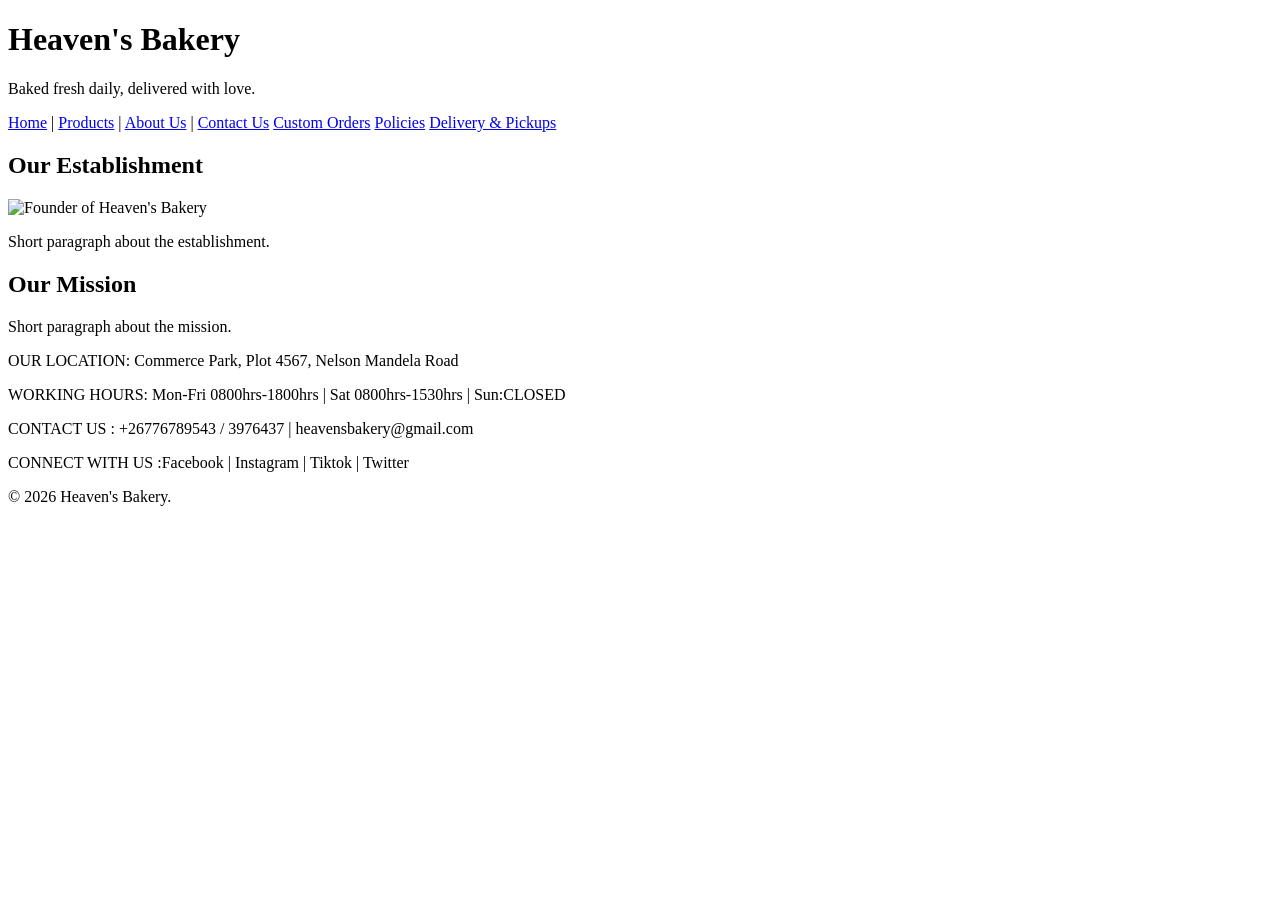
==== about.html @ 56ed5ce2 "Add files via upload" ====
<!DOCTYPE html>
<html lang="en">
<head>
    <meta charset="UTF-8">
    <meta name="viewport" content="width=device-width, initial-scale=1.0">
    <title>Heaven's Bakery- About Us</title>
</head>

<body>
    <!--Header Section-->
    <header>

        <h1>Heaven's Bakery</h1>
        <p>Baked fresh daily, delivered with love.</p>
    </header>

    <!--Navigation Section-->
    <nav> 
        <a href="index.html">Home</a> |
        <a href="products.html">Products</a> |
        <a href="about.html">About Us</a> |  
        <a href="contact.html">Contact Us</a>
        <a href="custom-orders.html">Custom Orders</a>
        <a href="policies.html">Policies</a>
        <a href="delivery.html">Delivery & Pickups</a> 
    </nav>

    <!--Main Content Section-->
    <main> 

        <!--Establishment Section-->
        <section>
            <h2>Our Establishment</h2>
            <p><img src="founder.jpg" alt="Founder of Heaven's Bakery"></p>
            <p>Short paragraph about the establishment.</p>
        </section>

        <!--Mission Section-->
        <section>
            <h2>Our Mission</h2>
            <p>Short paragraph about the mission.</p>
        </section>
    </main>

    <!--Footer Section-->
    <footer>
        <p>OUR LOCATION: Commerce Park, Plot 4567, Nelson Mandela Road</p>
        <p>WORKING HOURS: Mon-Fri 0800hrs-1800hrs | Sat 0800hrs-1530hrs | Sun:CLOSED</p>
        <p>CONTACT US : +26776789543 / 3976437 | heavensbakery@gmail.com</p>
        <p>CONNECT WITH US :Facebook | Instagram | Tiktok | Twitter</p>
        <p>&copy; 2026 Heaven's Bakery.</p>
    </footer>
</body>
</html>
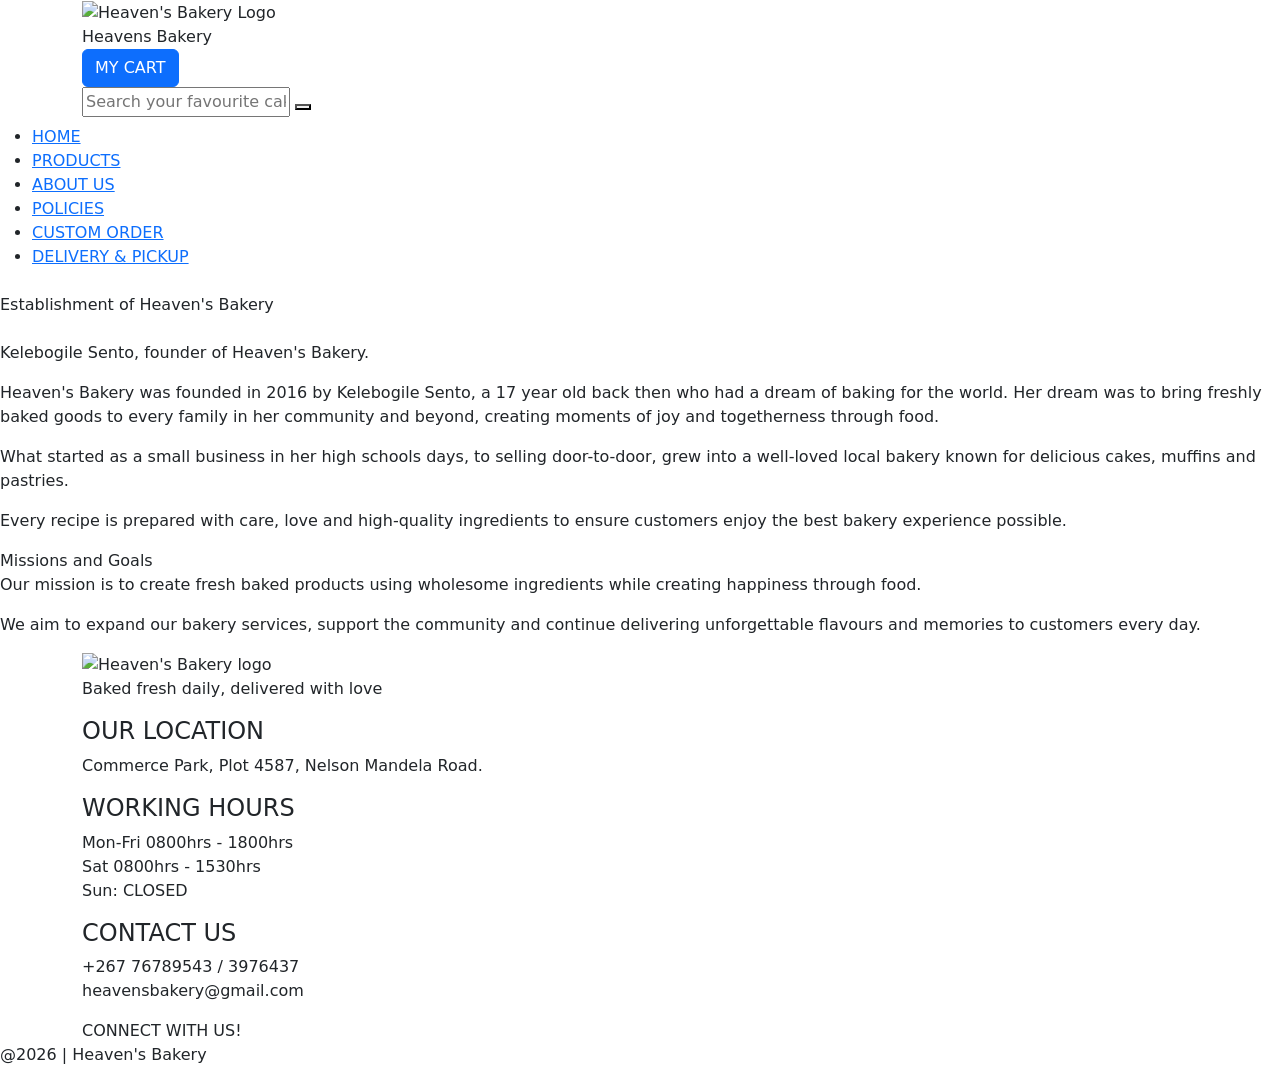
==== commit 87606c50: "Add files via upload" ====
--- a/about.html
+++ b/about.html
@@ -1,54 +1,232 @@
 <!DOCTYPE html>
 <html lang="en">
 <head>
-    <meta charset="UTF-8">
-    <meta name="viewport" content="width=device-width, initial-scale=1.0">
-    <title>Heaven's Bakery- About Us</title>
+  <meta charset="UTF-8">
+  <meta name="viewport" content="width=device-width, initial-scale=1.0">
+
+  <title>Heaven's Bakery | About Us</title>
+<link rel="stylesheet" href="https://cdnjs.cloudflare.com/ajax/libs/font-awesome/6.5.0/css/all.min.css">
+  <link rel="stylesheet" href="https://cdn.jsdelivr.net/npm/bootstrap@5.3.8/dist/css/bootstrap.min.css">
+  <link rel="stylesheet" href="styles.css">
+  <script defer src="script.js"></script>
 </head>
 
 <body>
-    <!--Header Section-->
-    <header>
-
-        <h1>Heaven's Bakery</h1>
-        <p>Baked fresh daily, delivered with love.</p>
-    </header>
-
-    <!--Navigation Section-->
-    <nav> 
-        <a href="index.html">Home</a> |
-        <a href="products.html">Products</a> |
-        <a href="about.html">About Us</a> |  
-        <a href="contact.html">Contact Us</a>
-        <a href="custom-orders.html">Custom Orders</a>
-        <a href="policies.html">Policies</a>
-        <a href="delivery.html">Delivery & Pickups</a> 
+
+<header class="site-header">
+
+    <div class="top-bar container">
+
+      <div class="logo-area">
+
+        <div class="circle-logo">
+          <img src="images/logo.png"
+               alt="Heaven's Bakery Logo"
+               class="logo-img">
+        </div>
+
+        <span class="brand-text">
+          Heavens Bakery
+        </span>
+
+      </div>
+
+      <div class="cart-search">
+
+        <button class="cart-btn btn btn-primary">
+          MY CART
+        </button>
+
+        <div class="search-wrap">
+
+          <input type="text"
+                 placeholder="Search your favourite cake..."
+                 class="search-input">
+
+          <button class="search-icon-btn">
+            
+          </button>
+
+        </div>
+
+      </div>
+
+    </div>
+
+    <!-- NAVBAR -->
+    <nav class="navbar">
+
+      <ul class="nav-links">
+
+        <li><a href="index.html">HOME</a></li>
+        <li><a href="products.html" class="active">PRODUCTS</a></li>
+        <li><a href="about.html">ABOUT US</a></li>
+        <li><a href="policies.html">POLICIES</a></li>
+        <li><a href="customorders.html">CUSTOM ORDER</a></li>
+        <li><a href="delivery.html">DELIVERY & PICKUP</a></li>
+
+      </ul>
+
     </nav>
 
-    <!--Main Content Section-->
-    <main> 
-
-        <!--Establishment Section-->
-        <section>
-            <h2>Our Establishment</h2>
-            <p><img src="founder.jpg" alt="Founder of Heaven's Bakery"></p>
-            <p>Short paragraph about the establishment.</p>
-        </section>
-
-        <!--Mission Section-->
-        <section>
-            <h2>Our Mission</h2>
-            <p>Short paragraph about the mission.</p>
-        </section>
-    </main>
-
-    <!--Footer Section-->
-    <footer>
-        <p>OUR LOCATION: Commerce Park, Plot 4567, Nelson Mandela Road</p>
-        <p>WORKING HOURS: Mon-Fri 0800hrs-1800hrs | Sat 0800hrs-1530hrs | Sun:CLOSED</p>
-        <p>CONTACT US : +26776789543 / 3976437 | heavensbakery@gmail.com</p>
-        <p>CONNECT WITH US :Facebook | Instagram | Tiktok | Twitter</p>
-        <p>&copy; 2026 Heaven's Bakery.</p>
-    </footer>
+  </header>
+
+<!-- ================= MAIN ================= -->
+
+<main>
+
+  <!-- STORY SECTION -->
+  <section class="about-section">
+
+    <div class="about-container-card">
+
+      <div class="small-label-box">
+        Establishment of Heaven's Bakery
+      </div>
+
+      <div class="about-two-columns">
+
+        <!-- IMAGE -->
+        <div class="about-image-col">
+
+          <div class="founder-image-placeholder">
+            <img src="images/founder.jpg" alt="">
+          </div>
+
+          <p class="image-caption">
+          Kelebogile Sento, founder of Heaven's Bakery.
+          </p>
+
+        </div>
+
+        <!-- TEXT -->
+        <div class="about-text-col">
+
+          <div class="text-block-large">
+
+            <p>
+              Heaven's Bakery was founded in 2016 by Kelebogile Sento, a 17 year old back then who had a dream of baking for the world. Her dream was to bring freshly baked goods to every family in her community and beyond, creating moments of joy and togetherness through food.
+            </p>
+
+            <p>
+              What started as a small business in her high schools days, to selling door-to-door, grew into a well-loved local bakery known for delicious cakes, muffins and pastries.
+            </p>
+
+            <p>
+              Every recipe is prepared with care, love and high-quality ingredients to ensure customers enjoy the best bakery experience possible.
+            </p>
+
+          </div>
+
+        </div>
+
+      </div>
+
+    </div>
+
+  </section>
+
+  
+  <section class="about-section">
+
+    <div class="about-container-card full-width-card">
+
+      <div class="small-label-box">
+        Missions and Goals
+      </div>
+
+      <div class="mission-text-block">
+
+        <p>
+          Our mission is to create fresh baked products using wholesome ingredients while creating happiness through food.
+        </p>
+
+        <p>
+          We aim to expand our bakery services, support the community and continue delivering unforgettable flavours and memories to customers every day.
+        </p>
+
+      </div>
+
+    </div>
+
+  </section>
+
+</main>
+
+<footer class="site-footer">
+
+    <div class="footer-columns container">
+
+      <div class="footer-col">
+
+        <div class="footer-logo-circle">
+          <img src="images/logo.png"
+               alt="Heaven's Bakery logo">
+        </div>
+
+        <p class="footer-slogan">
+          Baked fresh daily, delivered with love
+        </p>
+
+      </div>
+
+      <div class="footer-col">
+
+        <h4> OUR LOCATION</h4>
+
+        <p>
+          Commerce Park, Plot 4587,
+          Nelson Mandela Road.
+        </p>
+
+      </div>
+
+      <div class="footer-col">
+
+        <h4> WORKING HOURS</h4>
+
+        <p>
+          Mon-Fri 0800hrs - 1800hrs<br>
+          Sat 0800hrs - 1530hrs<br>
+          Sun: CLOSED
+        </p>
+
+      </div>
+
+      <div class="footer-col">
+
+        <h4> CONTACT US</h4>
+
+        <p>
+           +267 76789543 / 3976437<br>
+           heavensbakery@gmail.com
+        </p>
+
+        <div class="social-row">
+
+          <span>CONNECT WITH US!</span>
+
+          <div class="social-icons">
+            <a href="#"></a>
+            <a href="#"></a>
+            <a href="#"></a>
+            <a href="#"></a>
+          </div>
+
+        </div>
+
+      </div>
+
+    </div>
+
+    <div class="bottom-bar">
+      <p>@2026 | Heaven's Bakery</p>
+    </div>
+
+  </footer>
+
+<div id="cart-toast" class="toast-message"></div>
+
 </body>
+
 </html>
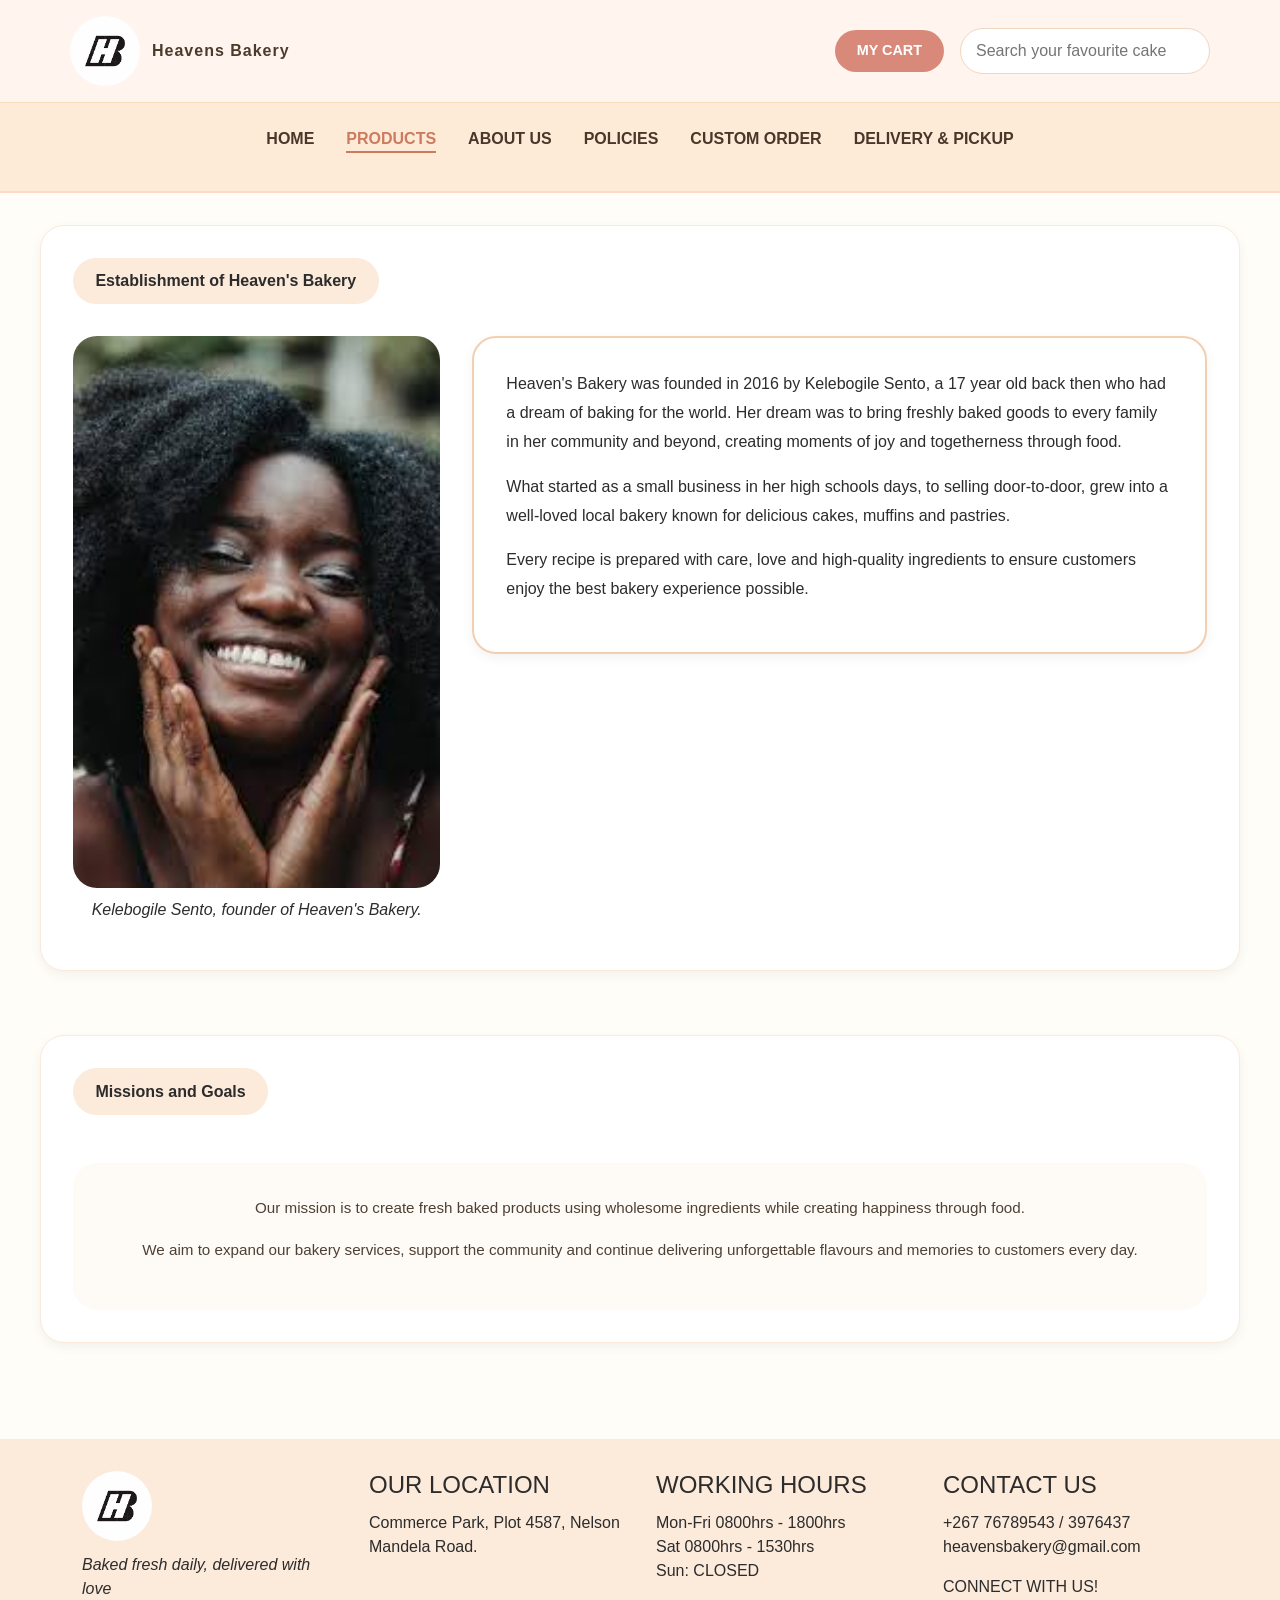
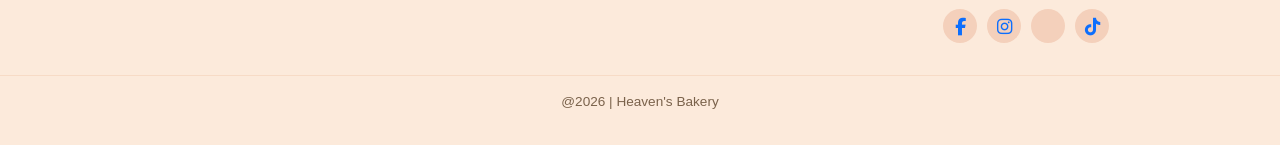
==== commit c6d589d7: "Add files via upload" ====
--- a/about.html
+++ b/about.html
@@ -207,10 +207,10 @@
           <span>CONNECT WITH US!</span>
 
           <div class="social-icons">
-            <a href="#"></a>
-            <a href="#"></a>
-            <a href="#"></a>
-            <a href="#"></a>
+            <a href="#"><i class="fab fa-facebook-f"></i></a>
+            <a href="#"><i class="fab fa-instagram"></i></a>
+            <a href="#"><i class="fab fab-twitter"></i></a>
+            <a href="#"><i class="fab fa-tiktok"></i></a>
           </div>
 
         </div>
--- a/styles.css
+++ b/styles.css
@@ -0,0 +1,1061 @@
+/* =========================
+   GLOBAL RESET
+========================= */
+*{
+  margin:0;
+  padding:0;
+  box-sizing:border-box;
+}
+
+body{
+  font-family:'Segoe UI',Roboto,'Helvetica Neue',sans-serif;
+  background:#FFFDF8;
+  color:#2C2C2C;
+  line-height:1.5;
+}
+
+img{
+  width:100%;
+  display:block;
+}
+
+input,
+select,
+textarea,
+button{
+  font-family:inherit;
+}
+
+/* =========================
+   LAYOUT
+========================= */
+.container{
+  width:min(1200px, 92%);
+  margin:auto;
+}
+
+.section{
+  padding:4rem 0;
+}
+
+.section-soft{
+  background:#FEF7F0;
+  border-radius:30px;
+  margin:2rem auto;
+}
+
+.section-header{
+  text-align:center;
+  margin-bottom:2rem;
+}
+
+.split-header{
+  display:flex;
+  justify-content:space-between;
+  align-items:center;
+  gap:1rem;
+  flex-wrap:wrap;
+}
+
+/* =========================
+   GRID SYSTEM
+========================= */
+.grid{
+  display:grid;
+  gap:2rem;
+}
+
+.grid-2{
+  grid-template-columns:repeat(auto-fit,minmax(280px,1fr));
+}
+
+.grid-3{
+  grid-template-columns:repeat(auto-fit,minmax(250px,1fr));
+}
+
+.grid-4{
+  grid-template-columns:repeat(auto-fit,minmax(220px,1fr));
+}
+
+/* =========================
+   TYPOGRAPHY
+========================= */
+.section-title{
+  font-size:1.8rem;
+  font-weight:800;
+  letter-spacing:1px;
+  color:#4F3A28;
+  display:inline-block;
+  border-bottom:3px solid #D9897A;
+  padding-bottom:10px;
+}
+
+.section-title-boxed{
+  background:#FCEADB;
+  display:inline-block;
+  padding:0.7rem 2rem;
+  border-radius:50px;
+  font-size:1.4rem;
+  font-weight:800;
+  color:#5F3F2C;
+}
+
+.section-subtitle{
+  color:#A16B46;
+  font-size:0.95rem;
+  margin-top:0.5rem;
+  font-style:italic;
+}
+
+.subsection-title{
+  font-size:1.4rem;
+  font-weight:700;
+  color:#7A4B2C;
+}
+
+.page-header{
+  text-align:center;
+  padding:2rem 0;
+}
+
+.page-title{
+  font-size:2.7rem;
+  font-weight:800;
+  color:#4F3A28;
+}
+
+.page-subtitle{
+  color:#A16B46;
+  margin-top:0.5rem;
+}
+
+.card-title{
+  font-size:1.2rem;
+  margin:0.5rem 0;
+  color:#4F3A28;
+}
+
+.price{
+  color:#C26E5E;
+  font-weight:bold;
+  font-size:1.1rem;
+  margin:0.5rem 0;
+}
+
+.product-meta{
+  font-size:0.9rem;
+  color:#6F5B4B;
+}
+
+/* =========================
+   BUTTONS
+========================= */
+.btn{
+  border:none;
+  border-radius:50px;
+  padding:10px 22px;
+  cursor:pointer;
+  font-weight:bold;
+  transition:0.2s;
+  font-size:0.9rem;
+}
+
+.btn-primary{
+  background:#D9897A;
+  color:white;
+}
+
+.btn-primary:hover{
+  background:#C26E5E;
+  transform:translateY(-2px);
+}
+
+.btn-secondary{
+  background:#FEFAF5;
+  color:#4A3729;
+  border:2px solid #cc785e;
+}
+
+.btn-secondary:hover{
+  background:#E8C6AC;
+  color:white;
+  transform:translateY(-2px);
+  box-shadow:0 4px 15px rgba(204,123,94,0.4);
+}
+
+.add-to-cart{
+  width:100%;
+  margin-top:1rem;
+}
+
+/* =========================
+   CART MODAL
+========================= */
+         
+#cart-modal{
+  position:fixed;
+  top:0; right:0;
+  left:0;
+  width:100%; height:100%;
+  background:rgba(0,0,0,0.5);
+  display:flex;
+  justify-content:flex-end;
+  z-index: index 9999;
+}
+
+.cart-modal-content{
+  background:white;
+  width:380px;
+  height:100%;
+  padding:20px;
+  overflow-y:auto;
+  animation:slideIn 0.3s ease-out;
+}
+@keyframes slideIn {
+  from {
+    transform:translateX(100%);
+  }
+  to {
+    transform:translateX(0);
+  }
+}
+
+.cart-modal-header{
+  display:flex;
+  justify-content:space-between;
+  align-items:center;
+  margin-bottom:2px solid #faddbb;
+  padding-bottom:10px;
+}
+
+.cart-modal-header button{
+  background:none;
+  border:none;
+  font-size:1.2rem;
+  cursor:pointer;
+  color:#4A3729;
+}
+.cart-empty{
+  text-align:center;
+  margin-top:50px;
+  color:#999;
+}
+
+.cart-item{
+  display:flex;
+  justify-content:space-between;
+  align-items:center;
+  padding:12px 0;
+  border-bottom:1px solid #Faddbb;
+  gap:10px;
+}
+.cart-item-name{
+  font-weight:600;
+  flex:1;
+  color:#4A3729;
+  font-size:0.95rem;
+}
+
+.cart-item-controls{
+  display:flex;
+  align-items:center;
+  gap:8px;
+
+}
+
+.cart-item-controls button{
+  background:#Fdebd8;
+  border:none;
+  border-radius:50%;
+  width:25px;
+  height:25px;
+  cursor:pointer;
+  font-weight:bold;
+  color:#4A3729;
+}
+
+.cart-remove{
+  background: none;
+  border: none;
+  cursor: pointer;
+  font-size: 1rem;
+}
+
+.cart-total{
+  padding:15px 0;
+  font-size:1.1rem;
+  color:#4A3729;
+  text-align:right;
+  border-top:1px solid #Faddbb;
+  margin-top:10px;
+}
+
+.btn-checkout{
+  width:100%;
+  background:#CC7B5E;
+  color:white;
+  border:none;
+  border-radius:30px;
+  padding:12px ;
+  font-weight:bold;
+  cursor:pointer;
+  transition:all 0.3s ease;
+margin-top:15px;
+}
+
+.btn-checkout:hover{
+  background:#C26E5E;
+  transform:translateY(-2px);
+  box-shadow:0 6px 20px rgba(204,123,94,0.4);
+}
+
+/* =========================
+   CART BADGE
+========================= */
+#cart-count {
+  background:#C26E5E;
+  color:white;
+  border-radius:50%;
+  padding:2px 6px;
+  font-size:0.75rem;
+  margin-left:5px;
+}
+
+
+
+/* =========================
+   HEADER
+========================= */
+.site-header{
+  background:#FFF5EE;
+  border-bottom:1px solid #FFD9C4;
+}
+
+.top-bar{
+  display:flex;
+  justify-content:space-between;
+  align-items:center;
+  flex-wrap:wrap;
+  gap:1rem;
+  padding:1rem 0;
+}
+
+.logo-area{
+  display:flex;
+  align-items:center;
+  gap:12px;
+}
+
+.circle-logo{
+  width:70px;
+  height:70px;
+  border-radius:50%;
+  overflow:hidden;
+  background:#F7D9C4;
+  display:flex;
+  align-items:center;
+  justify-content:center;
+}
+
+.logo-img{
+  width:100%;
+  height:100%;
+  object-fit:cover;
+}
+
+.brand-text{
+  font-weight:bold;
+  letter-spacing:1px;
+  color:#4A3B2C;
+}
+
+.cart-search{
+  display:flex;
+  align-items:center;
+  gap:1rem;
+  flex-wrap:wrap;
+}
+
+/* =========================
+   SEARCH
+========================= */
+.search-wrap{
+  display:flex;
+  background:white;
+  border:1px solid #F0D5C0;
+  border-radius:50px;
+  overflow:hidden;
+}
+
+.search-input{
+  border:none;
+  outline:none;
+  padding:10px 15px;
+  width:220px;
+  background:transparent;
+}
+
+.search-icon-btn{
+  border:none;
+  background:none;
+  padding:0 14px;
+  cursor:pointer;
+  font-size:1rem;
+}
+
+/* =========================
+   NAVBAR
+========================= */
+.navbar{
+  background:#FDEBD8;
+  border-top:1px solid #FADDBB;
+  border-bottom:1px solid #FADDBB;
+  width:100%;
+  display:flex;
+  justify-content:center;
+}
+
+.nav-links{
+  display:flex;
+  justify-content:center;
+  width:100%;
+  flex-wrap:wrap;
+  gap:2rem;
+  list-style:none;
+  padding:1rem;
+}
+
+.nav-links a{
+  text-decoration:none;
+  color:#4A3729;
+  font-weight:600;
+  transition: 0.2s;
+  padding-bottom:4px;
+
+}
+
+.nav-links a:hover,
+.nav-links a.active{
+  color:#CC7B5E;
+  border-bottom:2px solid #CC7B5E;
+}
+
+/* =========================
+   HERO
+========================= */
+.hero{
+  position:relative;
+  text-align:center;
+}
+
+.hero-media img{
+  width:100%;
+  max-height:520px;
+  object-fit:cover;
+}
+
+.hero-media img{
+  animation:zoomIn 5s ease-in-out infinite alternate;
+}
+@keyframes zoomIn {
+  from {
+    transform:scale(1);
+  }
+  to {
+    transform:scale(1.15);
+  }
+}
+
+.hero-content{
+  position:absolute;
+  bottom:15%;
+  left:50%;
+  transform:translateX(-50%);
+  background:rgba(255,245,238,0.85);
+  padding:1.2rem 2rem;
+  border-radius:60px;
+  backdrop-filter:blur(3px);
+  white-space:nowrap;
+}
+
+.hero-text{
+  font-style:italic;
+  margin-bottom:1rem;
+  font-size:1.1rem;
+}
+
+.hero-actions{
+  display:flex;
+  justify-content:center;
+  gap:1rem;
+}
+
+/* =========================
+   CARDS
+========================= */
+.card{
+  background:white;
+  border-radius:22px;
+  padding:1rem;
+  border:1px solid #FBEADB;
+  box-shadow:0 4px 12px rgba(0,0,0,0.05);
+  transition:0.2s;
+}
+
+.card:hover{
+  transform:translateY(-5px);
+  box-shadow:0 10px 20px rgba(0,0,0,0.08);
+}
+
+.product-card{
+  text-align:center;
+}
+
+.card-img{
+  border-radius:18px;
+  overflow:hidden;
+  margin-bottom:1rem;
+}
+
+.card-img{
+  transition:transform 0.3s ease;
+}
+
+.card-img:hover img{
+  transform:scale(1.15);
+  cursor:pointer;
+}
+.card{
+  overflow:hidden;
+}
+
+.card-img img{
+  height:200px;
+  object-fit:cover;
+}
+
+.card-content{
+  display:flex;
+  flex-direction:column;
+  gap:0.5rem;
+}
+
+/* =========================
+   HORIZONTAL CARD
+========================= */
+.horizontal-card{
+  display:flex;
+  flex-wrap:wrap;
+  align-items:center;
+  gap:1rem;
+}
+
+.horizontal-card .card-img{
+  flex:1;
+  min-width:220px;
+  margin-bottom:0;
+}
+
+.horizontal-card .card-content{
+  flex:1;
+  min-width:220px;
+}
+
+/* =========================
+   CONTENT BOX
+========================= */
+.content-box{
+  background:#FEFBF6;
+  padding:1.5rem;
+  border-radius:24px;
+}
+
+/* =========================
+   FORM ELEMENTS
+========================= */
+.product-options{
+  display:flex;
+  justify-content:center;
+  align-items:center;
+  gap:10px;
+  margin-top:0.5rem;
+  flex-wrap:wrap;
+  font-size:0.9rem;
+}
+
+.input-select,
+.input-field{
+  padding:8px 12px;
+  border-radius:20px;
+  border:1px solid #F2CFB0;
+  background:#FEFAF5;
+  outline:none;
+}
+
+/* =========================
+   FAQ
+========================= */
+.faq-card{
+  border-left:6px solid #D9897A;
+}
+
+.faq-question{
+  font-weight:bold;
+  margin-bottom:0.7rem;
+}
+
+.faq-answer{
+  font-size:0.92rem;
+  color:#4E4035;
+}
+
+/* =========================
+   FOOTER
+========================= */
+.site-footer{
+  background:#FCEADB;
+  margin-top:4rem;
+  padding-top:2rem;
+}
+
+.footer-columns{
+  display:grid;
+  grid-template-columns:repeat(auto-fit,minmax(220px,1fr));
+  gap:2rem;
+  padding-bottom:2rem;
+}
+
+.footer-col h4,
+.footer-col p{
+  margin-bottom:0.7rem;
+}
+
+.footer-logo-circle{
+  width:70px;
+  height:70px;
+  border-radius:50%;
+  overflow:hidden;
+  background:#F4DCC2;
+}
+
+.footer-slogan{
+  margin-top:0.7rem;
+  font-style:italic;
+}
+
+.social-row{
+  margin-top:1rem;
+}
+
+.social-icons{
+  display:flex;
+  gap:10px;
+  margin-top:10px;
+}
+
+.social-icons a{
+
+  width:34px;
+  height:34px;
+  border-radius:50%;
+  background:#F4D0BB;
+  display:inline-flex;
+  align-items:center;
+  justify-content:center;
+  text-decoration:none;
+  font-size:1.1rem;
+}
+
+.bottom-bar{
+  text-align:center;
+  border-top:1px solid #F7DBC6;
+  padding:1rem;
+  color:#7A624B;
+  font-size:0.85rem;
+}
+
+/* =========================
+   TOAST
+========================= */
+.toast-message{
+  position:fixed;
+  bottom:30px;
+  right:30px;
+  background:#2C5F2D;
+  color:white;
+  padding:12px 20px;
+  border-radius:50px;
+  opacity:0;
+  pointer-events:none;
+  transition:0.3s;
+  z-index:999;
+}
+
+.toast-message.show{
+  opacity:1;
+}
+
+/* =========================
+   RESPONSIVE
+========================= */
+@media (max-width:768px){
+
+  .top-bar{
+    flex-direction:column;
+  }
+
+  .nav-links{
+    gap:1rem;
+  }
+
+  .hero-content{
+    position:relative;
+    transform:none;
+    left:auto;
+    bottom:auto;
+    width:90%;
+    margin:-20px auto 0;
+    white-space:normal;
+    background:#FFF5EE;
+  }
+
+  .hero-actions{
+    flex-direction:column;
+    align-items:center;
+  }
+
+  .horizontal-card{
+    flex-direction:column;
+  }
+
+}
+
+/* ====================
+   DELIVERY PAGE
+   ==================== */
+
+.delivery-main-container {
+  max-width: 1200px;
+  margin: auto;
+  padding: 3rem 1rem;
+}
+
+.delivery-pickup-layout {
+  display: flex;
+  gap: 2rem;
+  flex-wrap: wrap;
+}
+
+.delivery-card {
+  flex: 1;
+  min-width: 320px;
+  background: white;
+  border-radius: 24px;
+  border: 1px solid #FBEADB;
+  overflow: hidden;
+  box-shadow: 0 4px 12px rgba(0,0,0,0.05);
+}
+
+.delivery-card-header {
+  background: #FFF2E8;
+  padding: 1rem 1.5rem;
+  border-bottom: 1px solid #F5DEC4;
+  display: flex;
+  align-items: center;
+  gap: 10px;
+}
+
+.delivery-card-header h2 {
+  font-size: 1.1rem;
+  color: #5F3F2C;
+}
+
+.delivery-card-body {
+  padding: 2rem;
+}
+
+.form-side-title {
+  font-size: 1rem;
+  color: #8B6043;
+  border-left: 4px solid #D9897A;
+  padding-left: 10px;
+  margin-bottom: 1.5rem;
+}
+
+.delivery-form {
+  display: flex;
+  flex-direction: column;
+  gap: 1rem;
+}
+
+.form-field {
+  display: flex;
+  flex-direction: column;
+  gap: 6px;
+}
+
+.form-field label {
+  font-size: 0.9rem;
+  font-weight: 600;
+}
+
+.form-field input,
+.form-field textarea,
+.form-row input,
+.form-row textarea,
+.form-row select,
+.payment-field-group input {
+  border: 1px solid #F2CFB0;
+  background: #FEFAF5;
+  border-radius: 14px;
+  padding: 12px 14px;
+  outline: none;
+}
+
+.delivery-action-btn,
+.btn-submit-large,
+.fulfillment-btn {
+  background: #6B8C5C;
+  color: white;
+  border: none;
+  padding: 14px 20px;
+  border-radius: 40px;
+  font-weight: bold;
+  cursor: pointer;
+  transition: 0.2s;
+}
+
+.delivery-action-btn:hover,
+.btn-submit-large:hover,
+.fulfillment-btn:hover {
+  background: #567446;
+}
+
+/* ====================
+   CUSTOM ORDER PAGE
+   ==================== */
+
+.custom-main {
+  max-width: 1100px;
+  margin: auto;
+  padding: 3rem 1rem;
+}
+
+.custom-order-section {
+  margin-bottom: 2rem;
+}
+
+.form-container-card {
+  background: white;
+  border-radius: 24px;
+  padding: 2rem;
+  border: 1px solid #FBEADB;
+  box-shadow: 0 4px 12px rgba(0,0,0,0.05);
+}
+
+.custom-order-form {
+  display: flex;
+  flex-direction: column;
+  gap: 1.5rem;
+}
+
+.form-row {
+  display: flex;
+  flex-direction: column;
+  gap: 8px;
+}
+
+.form-row label {
+  font-weight: 600;
+}
+
+.payment-fields {
+  display: flex;
+  flex-direction: column;
+  gap: 1rem;
+}
+
+.payment-row {
+  display: flex;
+  gap: 1rem;
+  flex-wrap: wrap;
+}
+
+.payment-field-group {
+  flex: 1;
+  display: flex;
+  flex-direction: column;
+  gap: 8px;
+}
+
+.fulfillment-options {
+  margin-top: 2rem;
+  display: flex;
+  justify-content: center;
+  align-items: center;
+  gap: 1rem;
+  flex-wrap: wrap;
+}
+
+.or-divider {
+  font-weight: bold;
+  color: #8B6043;
+}
+
+.age-verification {
+  display: flex;
+  flex-direction: column;
+  gap: 1rem;
+}
+
+.checkbox-row {
+  display: flex;
+  gap: 10px;
+  align-items: center;
+}
+
+.warning-row {
+  display: flex;
+  gap: 10px;
+  background: #FFF4EA;
+  padding: 1rem;
+  border-radius: 14px;
+}
+
+.submit-wrapper {
+  text-align: center;
+  margin-top: 2rem;
+}
+
+/* ====================
+   ABOUT PAGE
+   ==================== */
+
+.about-section {
+  padding: 2rem 1rem;
+}
+
+.about-container-card {
+  max-width: 1200px;
+  margin: auto;
+  background: white;
+  border-radius: 24px;
+  padding: 2rem;
+  border: 1px solid #FBEADB;
+  box-shadow: 0 4px 12px rgba(0,0,0,0.05);
+}
+
+.small-label-box {
+  background: #FCEADB;
+  display: inline-block;
+  padding: 0.7rem 1.4rem;
+  border-radius: 30px;
+  font-weight: bold;
+  margin-bottom: 2rem;
+}
+
+.about-two-columns {
+  display: flex;
+  gap: 2rem;
+  flex-wrap: wrap;
+}
+
+.about-image-col {
+  flex: 1;
+  min-width: 280px;
+}
+
+.about-text-col {
+  flex: 2;
+  min-width: 300px;
+}
+
+.founder-image-placeholder img {
+  border-radius: 24px;
+}
+
+.image-caption {
+  margin-top: 10px;
+  text-align: center;
+  font-style: italic;
+}
+
+.text-block-large,
+.mission-text-block {
+  background: #FEFBF6;
+  padding: 2rem;
+  border-radius: 24px;
+  line-height: 1.8;
+}
+
+.mission-text-block {
+  margin-top: 1rem;
+}
+
+/* ====================
+   MOBILE
+   ==================== */
+
+@media (max-width: 768px) {
+
+  .delivery-pickup-layout,
+  .about-two-columns {
+    flex-direction: column;
+  }
+
+  .payment-row {
+    flex-direction: column;
+  }
+
+}
+
+
+
+
+.policies-section {
+  padding: 3rem 2rem;
+}
+
+
+.policy-grid {
+  display: grid;
+  grid-template-columns: repeat(auto-fit, minmax(280px, 1fr));
+  gap: 2rem;
+}
+
+
+.policy-card,
+.text-block-large {
+  background-color: #ffffff;
+  border: 2px solid #F2CFB0;
+  border-radius: 24px;
+  padding: 2rem;
+  box-shadow: 0 4px 12px rgba(0,0,0,0.05);
+  transition: all 0.3s ease;
+}
+
+
+.policy-card:hover,
+.text-block-large:hover {
+  transform: translateY(-5px);
+  box-shadow: 0 10px 20px rgba(0,0,0,0.08);
+  border-color: #D9897A;
+}
+
+
+.policy-title {
+  font-size: 1.4rem;
+  font-weight: 700;
+  color: #5F3F2C;
+  margin-bottom: 1rem;
+  text-align: center;
+}
+
+
+.policy-text,
+.mission-text-block {
+  color: #4E4035;
+  line-height: 1.7;
+  font-size: 0.95rem;
+  text-align: center;
+}
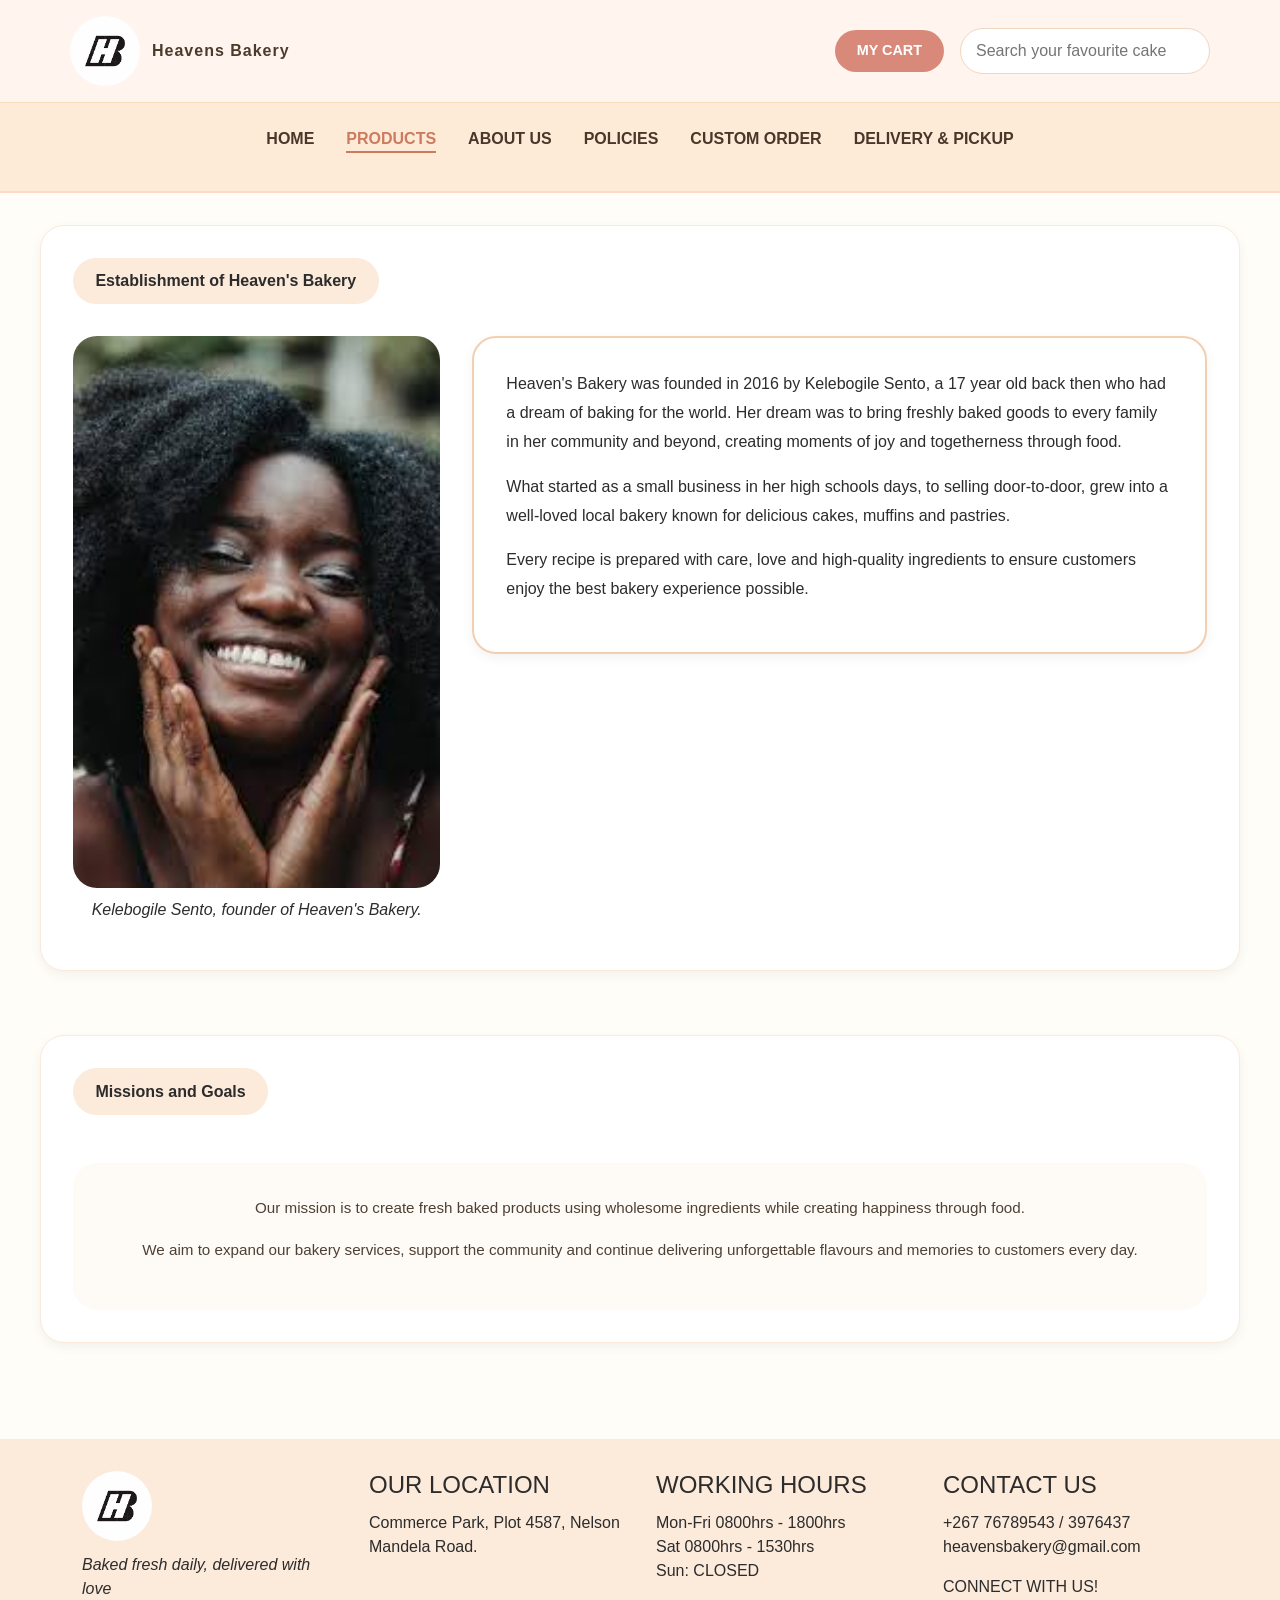
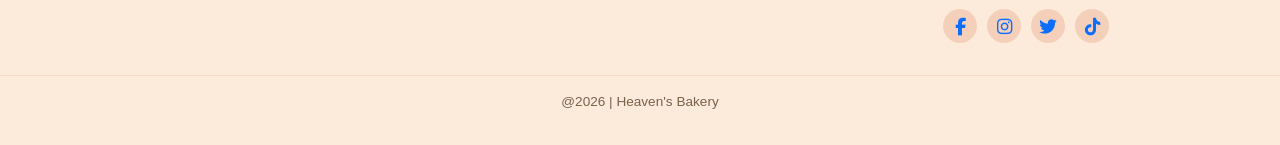
==== commit eb02ed29: "Add files via upload" ====
--- a/about.html
+++ b/about.html
@@ -209,7 +209,7 @@
           <div class="social-icons">
             <a href="#"><i class="fab fa-facebook-f"></i></a>
             <a href="#"><i class="fab fa-instagram"></i></a>
-            <a href="#"><i class="fab fab-twitter"></i></a>
+            <a href="#"><i class="fab fa-twitter"></i></a>
             <a href="#"><i class="fab fa-tiktok"></i></a>
           </div>
 
